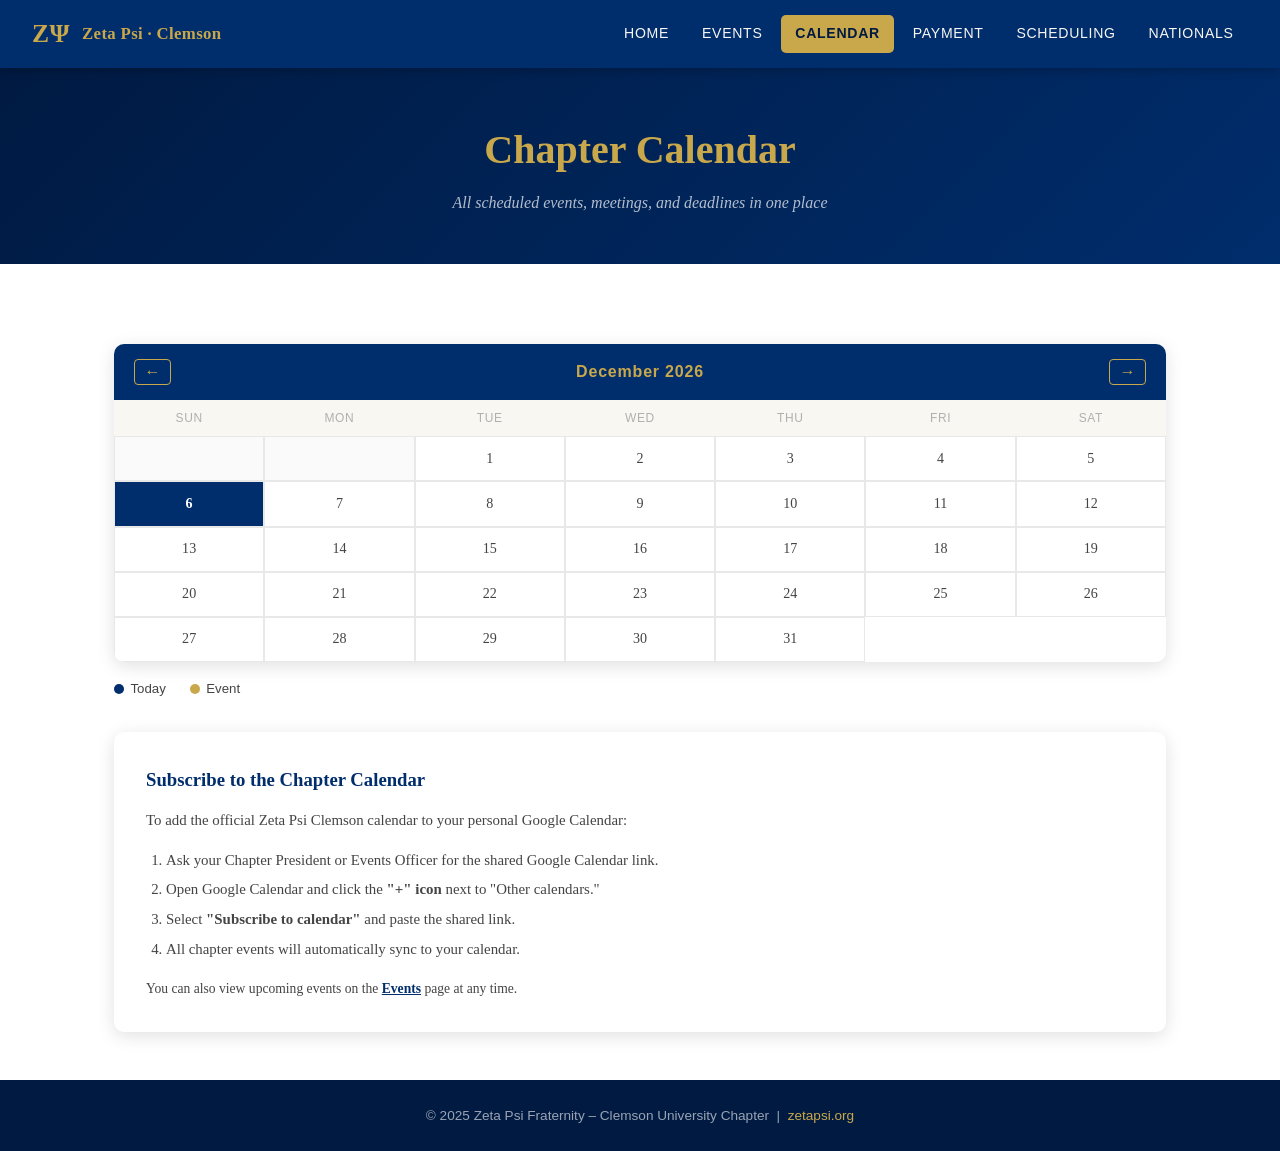
==== calendar.html @ 49c28810 "Add full Zeta Psi Clemson chapter website Six-page site with shared navy/gold styling, sticky nav, a" ====
<!DOCTYPE html>
<html lang="en">
<head>
  <meta charset="UTF-8">
  <meta name="viewport" content="width=device-width, initial-scale=1.0">
  <title>Calendar – Zeta Psi Clemson</title>
  <link rel="stylesheet" href="css/styles.css">
  <style>
    .cal-instructions {
      background: var(--white);
      border-radius: var(--radius);
      padding: 2rem;
      box-shadow: var(--shadow);
      margin-top: 2rem;
    }

    .cal-instructions h3 {
      color: var(--navy);
      margin-bottom: 0.75rem;
    }

    .cal-instructions ol {
      padding-left: 1.25rem;
      color: var(--text-medium);
      font-size: 0.93rem;
      line-height: 2;
    }

    .mini-month {
      background: var(--white);
      border-radius: var(--radius);
      box-shadow: var(--shadow);
      overflow: hidden;
      margin-top: 2rem;
    }

    .month-header {
      background: var(--navy);
      color: var(--gold);
      display: grid;
      grid-template-columns: auto 1fr auto;
      align-items: center;
      padding: 0.9rem 1.25rem;
      font-family: sans-serif;
      font-size: 1rem;
      font-weight: bold;
      letter-spacing: 0.05em;
    }

    .month-header button {
      background: none;
      border: 1px solid var(--gold);
      color: var(--gold);
      border-radius: 4px;
      cursor: pointer;
      padding: 0.2rem 0.6rem;
      font-size: 1rem;
      transition: background 0.2s;
    }

    .month-header button:hover { background: rgba(201,168,76,0.2); }

    .month-header .month-label { text-align: center; }

    .day-grid {
      display: grid;
      grid-template-columns: repeat(7, 1fr);
      text-align: center;
    }

    .day-header {
      background: var(--off-white);
      font-family: sans-serif;
      font-size: 0.75rem;
      color: var(--gray-mid);
      padding: 0.5rem 0;
      text-transform: uppercase;
      letter-spacing: 0.05em;
    }

    .day-cell {
      padding: 0.6rem 0.25rem;
      font-size: 0.88rem;
      border: 1px solid var(--gray-light);
      cursor: pointer;
      min-height: 44px;
      display: flex;
      flex-direction: column;
      align-items: center;
      gap: 2px;
      color: var(--text-medium);
      transition: background 0.15s;
    }

    .day-cell:hover { background: var(--off-white); }
    .day-cell.empty { background: #fafafa; cursor: default; }
    .day-cell.today {
      background: var(--navy);
      color: var(--white);
      font-weight: bold;
    }

    .event-dot {
      width: 6px;
      height: 6px;
      background: var(--gold);
      border-radius: 50%;
    }

    .today .event-dot { background: var(--gold-light); }

    .cal-legend {
      display: flex;
      gap: 1.5rem;
      flex-wrap: wrap;
      margin-top: 1rem;
      font-family: sans-serif;
      font-size: 0.83rem;
      color: var(--text-medium);
      align-items: center;
    }

    .legend-item {
      display: flex;
      align-items: center;
      gap: 0.4rem;
    }

    .legend-dot {
      width: 10px; height: 10px;
      border-radius: 50%;
    }
  </style>
</head>
<body>

<!-- ── Navigation ── -->
<nav class="navbar">
  <a class="nav-brand" href="index.html">
    <span class="brand-crest">ΖΨ</span>
    <span>Zeta Psi · Clemson</span>
  </a>
  <ul class="nav-links">
    <li><a href="index.html">Home</a></li>
    <li><a href="events.html">Events</a></li>
    <li><a href="calendar.html" class="active">Calendar</a></li>
    <li><a href="payment.html">Payment</a></li>
    <li><a href="scheduling.html">Scheduling</a></li>
    <li><a href="nationals.html">Nationals</a></li>
  </ul>
  <button class="nav-toggle" aria-label="Toggle navigation" aria-expanded="false">&#9776;</button>
</nav>

<!-- ── Page Header ── -->
<div class="page-header">
  <h1>Chapter Calendar</h1>
  <p>All scheduled events, meetings, and deadlines in one place</p>
</div>

<!-- ── Calendar ── -->
<section class="calendar-section">
  <div class="container">

    <!-- Interactive calendar rendered by JS -->
    <div class="mini-month" id="calendar-widget">
      <div class="month-header">
        <button id="prev-month">&#8592;</button>
        <span class="month-label" id="month-label">Loading…</span>
        <button id="next-month">&#8594;</button>
      </div>
      <div class="day-grid" id="day-headers">
        <div class="day-header">Sun</div>
        <div class="day-header">Mon</div>
        <div class="day-header">Tue</div>
        <div class="day-header">Wed</div>
        <div class="day-header">Thu</div>
        <div class="day-header">Fri</div>
        <div class="day-header">Sat</div>
      </div>
      <div class="day-grid" id="day-cells"></div>
    </div>

    <!-- Legend -->
    <div class="cal-legend">
      <div class="legend-item">
        <div class="legend-dot" style="background:var(--navy);"></div>
        Today
      </div>
      <div class="legend-item">
        <div class="legend-dot" style="background:var(--gold);"></div>
        Event
      </div>
    </div>

    <!-- Google Calendar embed instructions -->
    <div class="cal-instructions">
      <h3>Subscribe to the Chapter Calendar</h3>
      <p style="color:var(--text-medium);font-size:0.93rem;margin-bottom:0.75rem;">
        To add the official Zeta Psi Clemson calendar to your personal Google Calendar:
      </p>
      <ol>
        <li>Ask your Chapter President or Events Officer for the shared Google Calendar link.</li>
        <li>Open Google Calendar and click the <strong>"+" icon</strong> next to "Other calendars."</li>
        <li>Select <strong>"Subscribe to calendar"</strong> and paste the shared link.</li>
        <li>All chapter events will automatically sync to your calendar.</li>
      </ol>
      <p style="color:var(--text-medium);font-size:0.85rem;margin-top:0.75rem;">
        You can also view upcoming events on the <a href="events.html" style="color:var(--navy);font-weight:600;">Events</a> page at any time.
      </p>
    </div>

  </div>
</section>

<!-- ── Footer ── -->
<footer>
  <p>
    &copy; 2025 Zeta Psi Fraternity – Clemson University Chapter &nbsp;|&nbsp;
    <a href="https://www.zetapsi.org" target="_blank" rel="noopener noreferrer">zetapsi.org</a>
  </p>
</footer>

<script src="js/main.js"></script>
<script>
  // Simple interactive calendar
  const MONTHS = ["January","February","March","April","May","June",
                  "July","August","September","October","November","December"];

  // Events keyed as "YYYY-M-D" (month 0-indexed)
  const chapterEvents = {
    "2025-5-7":  "Chapter Meeting",
    "2025-5-14": "Philanthropy Day",
    "2025-5-21": "Summer Social",
    "2025-5-28": "Alumni Night",
    "2025-6-12": "Golf Fundraiser",
    "2025-7-18": "Fall Rush Kickoff",
    "2025-8-6":  "Homecoming Tailgate",
    "2025-9-18": "Fall Formal",
  };

  let viewYear, viewMonth;

  function init() {
    const now = new Date();
    viewYear  = now.getFullYear();
    viewMonth = now.getMonth();
    render();
  }

  function render() {
    document.getElementById('month-label').textContent =
      `${MONTHS[viewMonth]} ${viewYear}`;

    const cells = document.getElementById('day-cells');
    cells.innerHTML = '';

    const today = new Date();
    const firstDay = new Date(viewYear, viewMonth, 1).getDay();
    const daysInMonth = new Date(viewYear, viewMonth + 1, 0).getDate();

    // Leading empty cells
    for (let i = 0; i < firstDay; i++) {
      const empty = document.createElement('div');
      empty.className = 'day-cell empty';
      cells.appendChild(empty);
    }

    for (let d = 1; d <= daysInMonth; d++) {
      const cell = document.createElement('div');
      const isToday = (d === today.getDate() && viewMonth === today.getMonth() && viewYear === today.getFullYear());
      cell.className = 'day-cell' + (isToday ? ' today' : '');
      cell.textContent = d;

      const key = `${viewYear}-${viewMonth}-${d}`;
      if (chapterEvents[key]) {
        const dot = document.createElement('div');
        dot.className = 'event-dot';
        dot.title = chapterEvents[key];
        cell.appendChild(dot);
        cell.title = chapterEvents[key];
      }

      cells.appendChild(cell);
    }
  }

  document.getElementById('prev-month').addEventListener('click', () => {
    viewMonth--;
    if (viewMonth < 0) { viewMonth = 11; viewYear--; }
    render();
  });

  document.getElementById('next-month').addEventListener('click', () => {
    viewMonth++;
    if (viewMonth > 11) { viewMonth = 0; viewYear++; }
    render();
  });

  init();
</script>
</body>
</html>
---- css/styles.css ----
:root {
  --navy: #002D6C;
  --navy-dark: #001A42;
  --gold: #C9A84C;
  --gold-light: #f5d98b;
  --white: #ffffff;
  --off-white: #f8f7f2;
  --gray-light: #e8e8e8;
  --gray-mid: #b0b0b0;
  --text-dark: #1a1a2e;
  --text-medium: #444;
  --shadow: 0 4px 18px rgba(0,0,0,0.12);
  --radius: 10px;
}

* {
  box-sizing: border-box;
  margin: 0;
  padding: 0;
}

html { scroll-behavior: smooth; }

body {
  font-family: 'Georgia', 'Times New Roman', serif;
  color: var(--text-dark);
  background: var(--white);
  line-height: 1.7;
}

/* ── Navigation ─────────────────────────────────── */
.navbar {
  position: sticky;
  top: 0;
  z-index: 999;
  background: var(--navy);
  display: flex;
  align-items: center;
  justify-content: space-between;
  padding: 0 2rem;
  height: 68px;
  box-shadow: 0 2px 10px rgba(0,0,0,0.25);
}

.nav-brand {
  display: flex;
  align-items: center;
  gap: 0.75rem;
  text-decoration: none;
}

.nav-brand .brand-crest {
  font-size: 1.6rem;
  line-height: 1;
}

.nav-brand span {
  color: var(--gold);
  font-size: 1.05rem;
  font-weight: bold;
  letter-spacing: 0.02em;
  white-space: nowrap;
}

.nav-links {
  display: flex;
  list-style: none;
  gap: 0.25rem;
  align-items: center;
}

.nav-links a {
  display: block;
  padding: 0.45rem 0.9rem;
  color: var(--off-white);
  text-decoration: none;
  font-family: 'Helvetica Neue', Arial, sans-serif;
  font-size: 0.88rem;
  letter-spacing: 0.05em;
  text-transform: uppercase;
  border-radius: 5px;
  transition: background 0.2s, color 0.2s;
}

.nav-links a:hover,
.nav-links a.active {
  background: var(--gold);
  color: var(--navy-dark);
  font-weight: 600;
}

.nav-toggle {
  display: none;
  background: none;
  border: 2px solid var(--gold);
  color: var(--gold);
  font-size: 1.4rem;
  cursor: pointer;
  border-radius: 4px;
  padding: 0.2rem 0.5rem;
}

/* ── Hero ───────────────────────────────────────── */
.hero {
  background: linear-gradient(160deg, var(--navy-dark) 0%, var(--navy) 60%, #1a4080 100%);
  min-height: 480px;
  display: flex;
  align-items: center;
  justify-content: center;
  text-align: center;
  padding: 4rem 1.5rem;
  position: relative;
  overflow: hidden;
}

.hero::before {
  content: 'ΖΨ';
  position: absolute;
  font-size: 28rem;
  color: rgba(255,255,255,0.03);
  font-weight: bold;
  top: 50%;
  left: 50%;
  transform: translate(-50%, -50%);
  pointer-events: none;
  user-select: none;
}

.hero-content { position: relative; z-index: 1; }

.hero-crest {
  font-size: 5rem;
  display: block;
  margin-bottom: 0.5rem;
  filter: drop-shadow(0 0 20px rgba(201,168,76,0.4));
}

.hero h1 {
  font-size: clamp(2rem, 5vw, 3.5rem);
  color: var(--white);
  letter-spacing: 0.04em;
  margin-bottom: 0.4rem;
}

.hero h2 {
  font-size: clamp(1rem, 3vw, 1.5rem);
  color: var(--gold);
  font-weight: normal;
  margin-bottom: 1rem;
  letter-spacing: 0.08em;
}

.hero-tagline {
  color: rgba(255,255,255,0.7);
  font-size: 0.95rem;
  letter-spacing: 0.12em;
  text-transform: uppercase;
}

/* ── Container ──────────────────────────────────── */
.container {
  max-width: 1100px;
  margin: 0 auto;
  padding: 0 1.5rem;
}

/* ── Section titles ─────────────────────────────── */
.section-title {
  text-align: center;
  font-size: clamp(1.4rem, 3vw, 2rem);
  color: var(--navy);
  margin-bottom: 0.5rem;
}

.section-title::after {
  content: '';
  display: block;
  width: 60px;
  height: 3px;
  background: var(--gold);
  margin: 0.5rem auto 0;
  border-radius: 2px;
}

/* ── Quote ──────────────────────────────────────── */
.quote-section {
  background: var(--navy);
  padding: 3.5rem 1.5rem;
  text-align: center;
}

.quote-section .section-title {
  color: var(--gold);
}

.quote-section .section-title::after {
  background: var(--gold-light);
}

.quote-card {
  max-width: 780px;
  margin: 2rem auto 0;
  background: rgba(255,255,255,0.06);
  border-left: 5px solid var(--gold);
  border-radius: 0 var(--radius) var(--radius) 0;
  padding: 2rem 2.5rem;
  text-align: left;
}

.quote-text {
  font-size: clamp(1rem, 2.5vw, 1.25rem);
  color: var(--off-white);
  font-style: italic;
  line-height: 1.8;
  margin-bottom: 1rem;
}

.quote-text::before { content: '\201C'; }
.quote-text::after  { content: '\201D'; }

.quote-author {
  display: block;
  color: var(--gold);
  font-family: 'Helvetica Neue', Arial, sans-serif;
  font-size: 0.9rem;
  font-style: normal;
  letter-spacing: 0.05em;
}

/* ── About ──────────────────────────────────────── */
.about-section {
  padding: 4rem 1.5rem;
  background: var(--off-white);
}

.about-grid {
  display: grid;
  grid-template-columns: repeat(auto-fit, minmax(280px, 1fr));
  gap: 1.5rem;
  margin-top: 2.5rem;
}

.about-card {
  background: var(--white);
  border-radius: var(--radius);
  padding: 1.75rem;
  box-shadow: var(--shadow);
  border-top: 4px solid var(--gold);
  transition: transform 0.2s;
}

.about-card:hover { transform: translateY(-4px); }

.about-card h3 {
  color: var(--navy);
  font-size: 1.15rem;
  margin-bottom: 0.75rem;
}

.about-card p { color: var(--text-medium); font-size: 0.95rem; }

/* ── Connect / Links ────────────────────────────── */
.links-section {
  padding: 4rem 1.5rem;
  background: var(--white);
}

.links-grid {
  display: grid;
  grid-template-columns: repeat(auto-fit, minmax(220px, 1fr));
  gap: 1.25rem;
  margin-top: 2.5rem;
}

.link-card {
  display: flex;
  flex-direction: column;
  align-items: center;
  text-align: center;
  padding: 2rem 1.5rem;
  border-radius: var(--radius);
  text-decoration: none;
  transition: transform 0.2s, box-shadow 0.2s;
  box-shadow: var(--shadow);
  color: var(--white);
  gap: 0.6rem;
}

.link-card:hover {
  transform: translateY(-5px);
  box-shadow: 0 8px 28px rgba(0,0,0,0.18);
}

.link-card .link-icon { font-size: 2.2rem; }

.link-card h3 {
  font-size: 1.05rem;
  font-weight: bold;
}

.link-card p {
  font-size: 0.85rem;
  opacity: 0.85;
  font-family: 'Helvetica Neue', Arial, sans-serif;
}

.link-card.instagram { background: linear-gradient(135deg, #833ab4, #fd1d1d, #fcb045); }
.link-card.wikipedia { background: linear-gradient(135deg, #3a3a3a, #555); }
.link-card.ifc       { background: linear-gradient(135deg, #F56600, #d44f00); }
.link-card.nationals { background: linear-gradient(135deg, var(--navy), #1a4080); }

/* ── Stats banner ───────────────────────────────── */
.stats-section {
  background: var(--gold);
  padding: 2.5rem 1.5rem;
}

.stats-grid {
  display: grid;
  grid-template-columns: repeat(auto-fit, minmax(160px, 1fr));
  gap: 1rem;
  max-width: 900px;
  margin: 0 auto;
  text-align: center;
}

.stat-item .stat-number {
  display: block;
  font-size: 2.4rem;
  font-weight: bold;
  color: var(--navy-dark);
  line-height: 1;
}

.stat-item .stat-label {
  font-size: 0.85rem;
  color: var(--navy);
  text-transform: uppercase;
  letter-spacing: 0.08em;
  font-family: 'Helvetica Neue', Arial, sans-serif;
}

/* ── Footer ─────────────────────────────────────── */
footer {
  background: var(--navy-dark);
  color: rgba(255,255,255,0.6);
  text-align: center;
  padding: 1.5rem 1rem;
  font-size: 0.85rem;
  font-family: 'Helvetica Neue', Arial, sans-serif;
}

footer a {
  color: var(--gold);
  text-decoration: none;
}

/* ── Inner page header ──────────────────────────── */
.page-header {
  background: linear-gradient(135deg, var(--navy-dark), var(--navy));
  padding: 3rem 1.5rem;
  text-align: center;
}

.page-header h1 {
  color: var(--gold);
  font-size: clamp(1.6rem, 4vw, 2.5rem);
  margin-bottom: 0.3rem;
}

.page-header p {
  color: rgba(255,255,255,0.7);
  font-size: 1rem;
  font-style: italic;
}

/* ── Events ─────────────────────────────────────── */
.events-section { padding: 3rem 1.5rem; }

.event-card {
  display: grid;
  grid-template-columns: auto 1fr;
  gap: 1.5rem;
  background: var(--white);
  border-radius: var(--radius);
  padding: 1.5rem;
  margin-bottom: 1.25rem;
  box-shadow: var(--shadow);
  border-left: 5px solid var(--gold);
  align-items: start;
}

.event-date {
  background: var(--navy);
  color: var(--white);
  border-radius: 8px;
  padding: 0.6rem 1rem;
  text-align: center;
  min-width: 70px;
}

.event-date .month {
  display: block;
  font-size: 0.72rem;
  text-transform: uppercase;
  letter-spacing: 0.1em;
  color: var(--gold);
  font-family: sans-serif;
}

.event-date .day {
  display: block;
  font-size: 1.9rem;
  font-weight: bold;
  line-height: 1.1;
}

.event-info h3 { color: var(--navy); margin-bottom: 0.3rem; }
.event-info p  { color: var(--text-medium); font-size: 0.93rem; }
.event-meta {
  font-size: 0.82rem;
  color: var(--gold);
  font-family: sans-serif;
  font-weight: 600;
  text-transform: uppercase;
  letter-spacing: 0.05em;
  margin-top: 0.4rem;
}

/* ── Calendar ───────────────────────────────────── */
.calendar-section { padding: 3rem 1.5rem; }

.calendar-wrapper {
  background: var(--white);
  border-radius: var(--radius);
  box-shadow: var(--shadow);
  overflow: hidden;
  margin-top: 1.5rem;
}

.calendar-placeholder {
  padding: 3rem;
  text-align: center;
  color: var(--text-medium);
}

.calendar-placeholder .cal-icon { font-size: 4rem; margin-bottom: 1rem; }

.gcal-embed {
  width: 100%;
  height: 600px;
  border: none;
  display: block;
}

/* ── Payment ─────────────────────────────────────── */
.payment-section { padding: 3rem 1.5rem; }

.payment-grid {
  display: grid;
  grid-template-columns: repeat(auto-fit, minmax(280px, 1fr));
  gap: 1.5rem;
  margin-top: 2rem;
}

.payment-card {
  background: var(--white);
  border-radius: var(--radius);
  padding: 2rem;
  box-shadow: var(--shadow);
  text-align: center;
}

.payment-card .pay-icon { font-size: 3rem; margin-bottom: 0.75rem; }
.payment-card h3 { color: var(--navy); margin-bottom: 0.5rem; }
.payment-card p  { color: var(--text-medium); font-size: 0.93rem; margin-bottom: 1rem; }

.btn {
  display: inline-block;
  padding: 0.65rem 1.5rem;
  border-radius: 6px;
  font-family: 'Helvetica Neue', Arial, sans-serif;
  font-size: 0.9rem;
  font-weight: 600;
  text-decoration: none;
  cursor: pointer;
  transition: opacity 0.2s, transform 0.15s;
  border: none;
}

.btn:hover { opacity: 0.88; transform: translateY(-1px); }

.btn-navy { background: var(--navy); color: var(--white); }
.btn-gold { background: var(--gold); color: var(--navy-dark); }

.fee-table {
  width: 100%;
  border-collapse: collapse;
  margin-top: 1.5rem;
  font-size: 0.93rem;
}

.fee-table th {
  background: var(--navy);
  color: var(--gold);
  padding: 0.7rem 1rem;
  text-align: left;
  font-family: sans-serif;
}

.fee-table td {
  padding: 0.65rem 1rem;
  border-bottom: 1px solid var(--gray-light);
  color: var(--text-medium);
}

.fee-table tr:last-child td { border-bottom: none; }

/* ── Scheduling ──────────────────────────────────── */
.scheduling-section { padding: 3rem 1.5rem; }

.tool-grid {
  display: grid;
  grid-template-columns: repeat(auto-fit, minmax(260px, 1fr));
  gap: 1.25rem;
  margin-top: 2rem;
}

.tool-card {
  background: var(--white);
  border-radius: var(--radius);
  padding: 1.75rem;
  box-shadow: var(--shadow);
  border-top: 4px solid var(--navy);
  text-align: center;
}

.tool-card .tool-icon { font-size: 2.5rem; margin-bottom: 0.75rem; }
.tool-card h3 { color: var(--navy); margin-bottom: 0.5rem; }
.tool-card p  { color: var(--text-medium); font-size: 0.9rem; margin-bottom: 1rem; }

/* ── Nationals ───────────────────────────────────── */
.nationals-section { padding: 3rem 1.5rem; }

.nationals-grid {
  display: grid;
  grid-template-columns: repeat(auto-fit, minmax(280px, 1fr));
  gap: 1.5rem;
  margin-top: 2rem;
}

.nationals-card {
  background: var(--white);
  border-radius: var(--radius);
  padding: 1.75rem;
  box-shadow: var(--shadow);
  border-top: 4px solid var(--gold);
}

.nationals-card h3 { color: var(--navy); margin-bottom: 0.75rem; font-size: 1.1rem; }
.nationals-card p  { color: var(--text-medium); font-size: 0.93rem; margin-bottom: 1rem; }

/* ── Mobile ──────────────────────────────────────── */
@media (max-width: 768px) {
  .nav-links {
    display: none;
    flex-direction: column;
    position: absolute;
    top: 68px;
    left: 0;
    right: 0;
    background: var(--navy-dark);
    padding: 1rem;
    gap: 0.25rem;
  }

  .nav-links.open { display: flex; }

  .nav-links a {
    padding: 0.65rem 1rem;
    font-size: 0.95rem;
    width: 100%;
  }

  .nav-toggle { display: block; }

  .navbar { position: relative; }

  .event-card { grid-template-columns: 1fr; }
  .event-date { display: flex; gap: 0.75rem; align-items: center; width: fit-content; padding: 0.4rem 0.8rem; }
  .event-date .month, .event-date .day { display: inline; font-size: 1rem; }
}
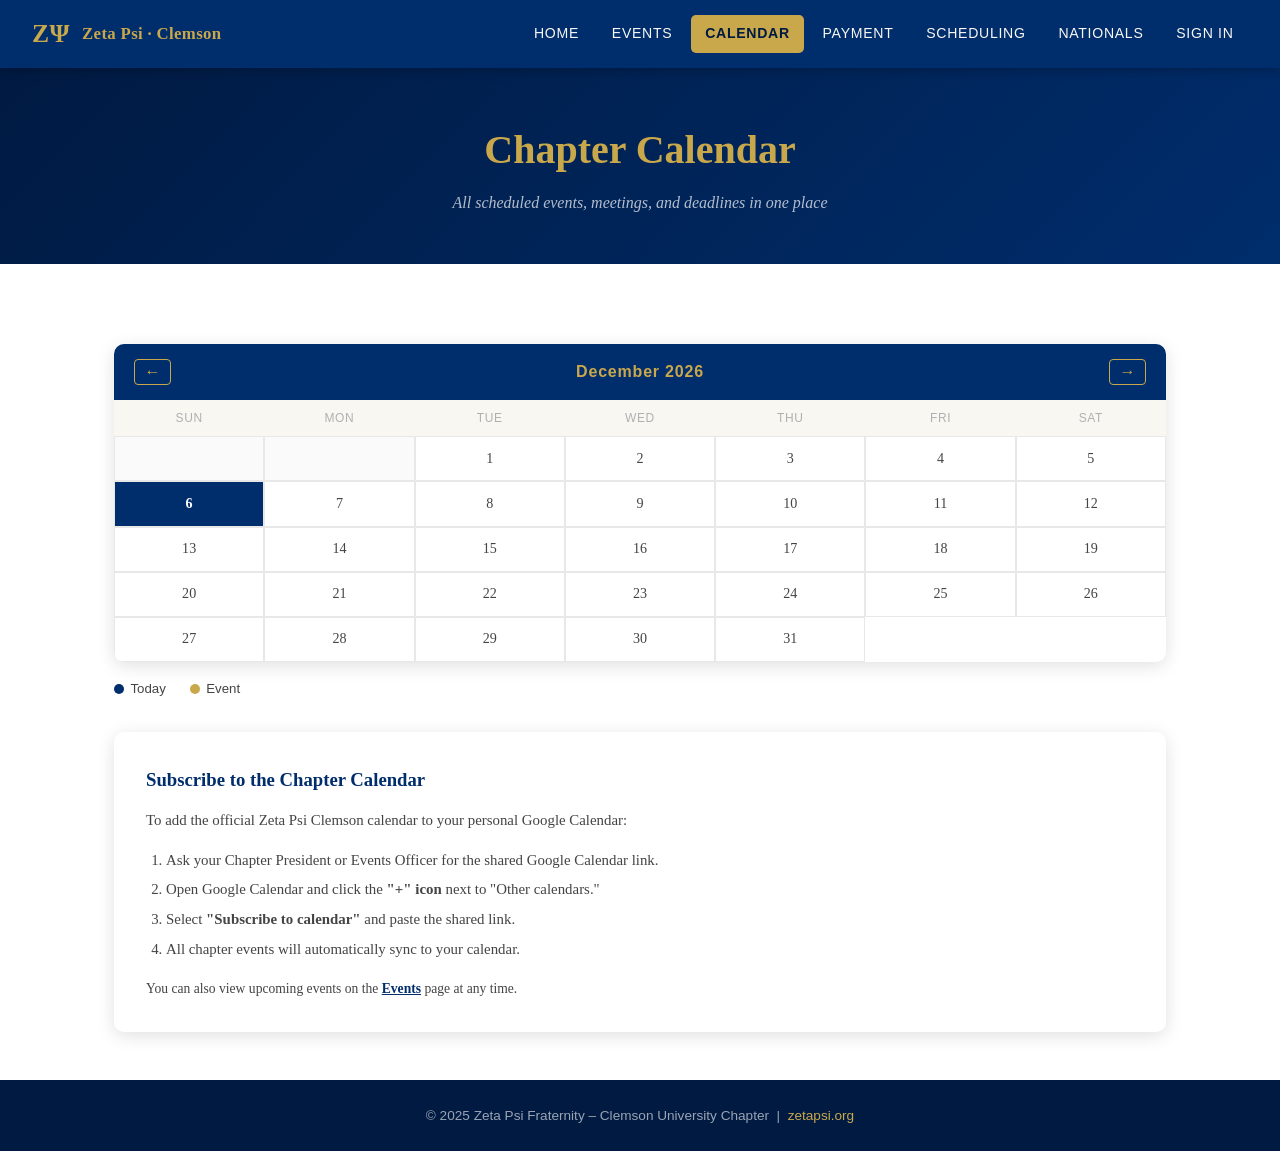
==== commit 34071647: "Add Firebase member portal with sign-in, dashboard, and admin panel Login/Register page with admin c" ====
--- a/calendar.html
+++ b/calendar.html
@@ -147,6 +147,7 @@
     <li><a href="payment.html">Payment</a></li>
     <li><a href="scheduling.html">Scheduling</a></li>
     <li><a href="nationals.html">Nationals</a></li>
+    <li><a href="login.html" id="nav-member-link">Sign In</a></li>
   </ul>
   <button class="nav-toggle" aria-label="Toggle navigation" aria-expanded="false">&#9776;</button>
 </nav>
